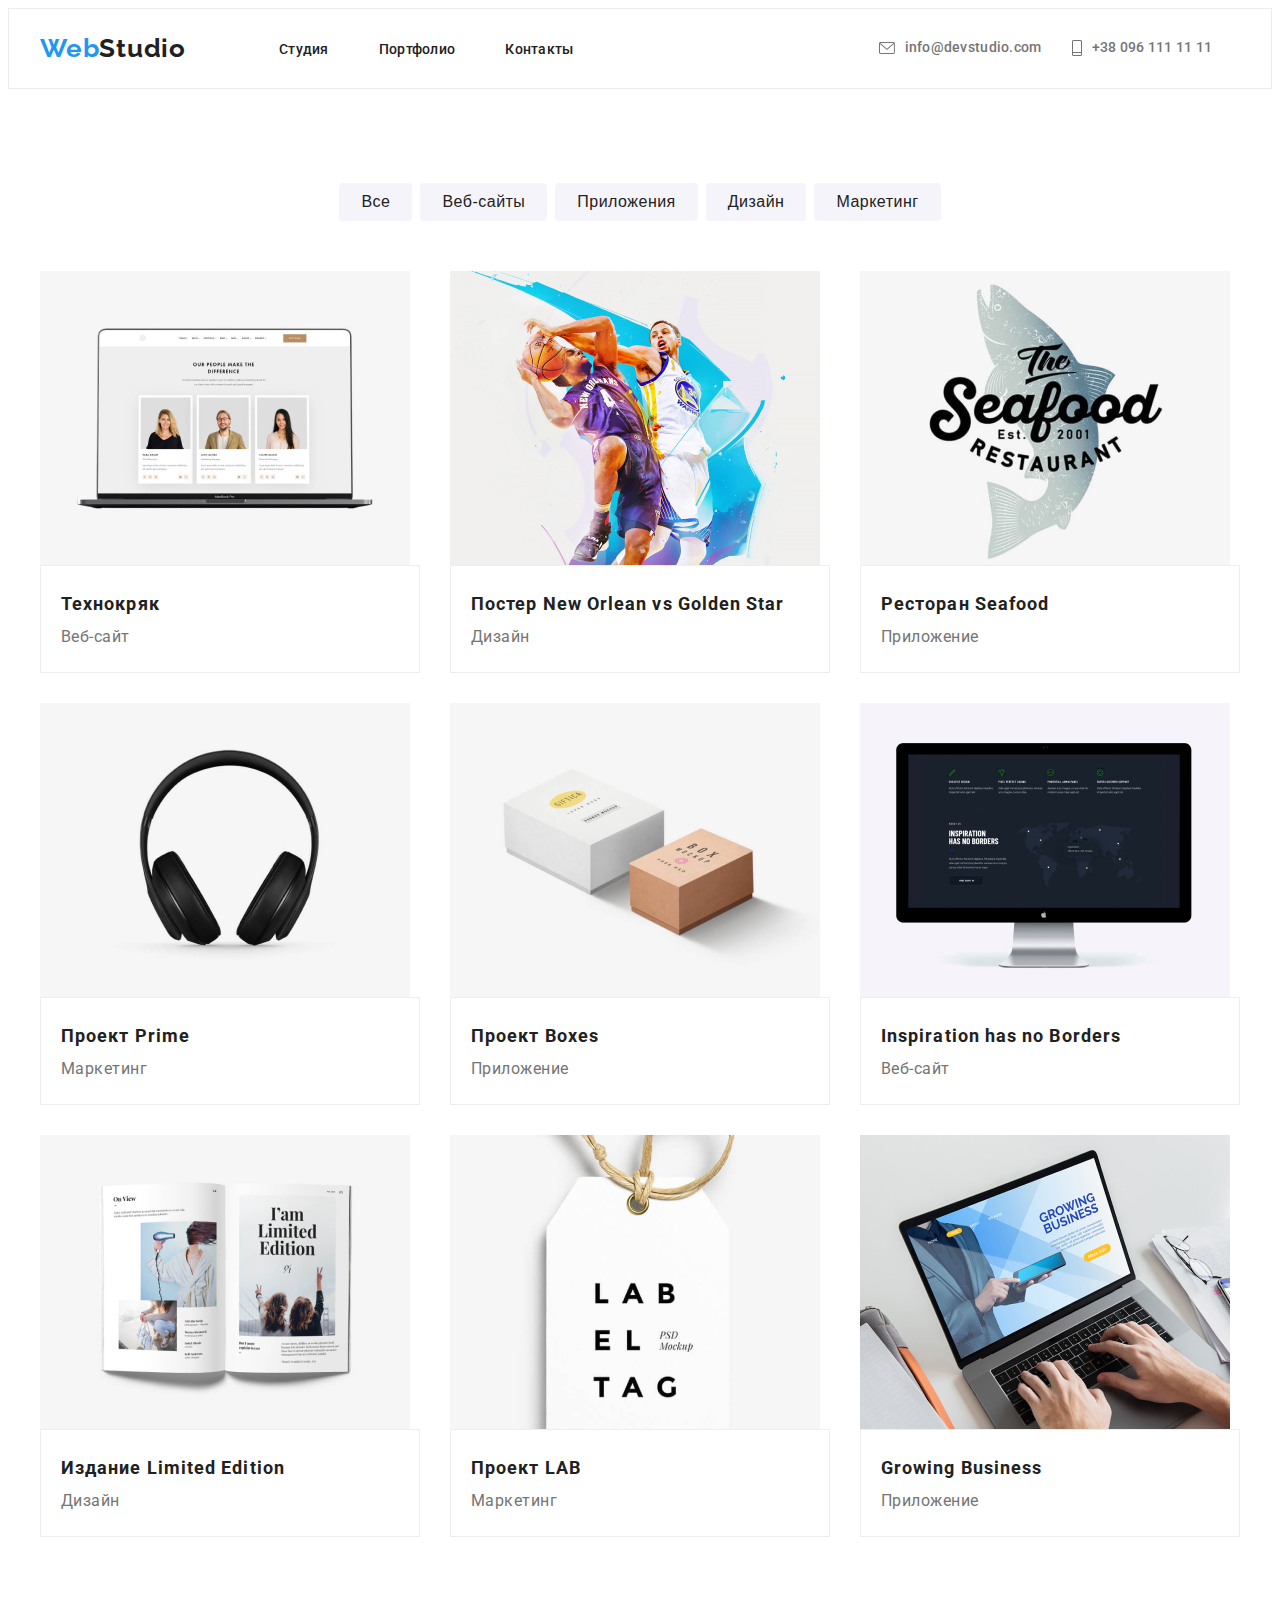
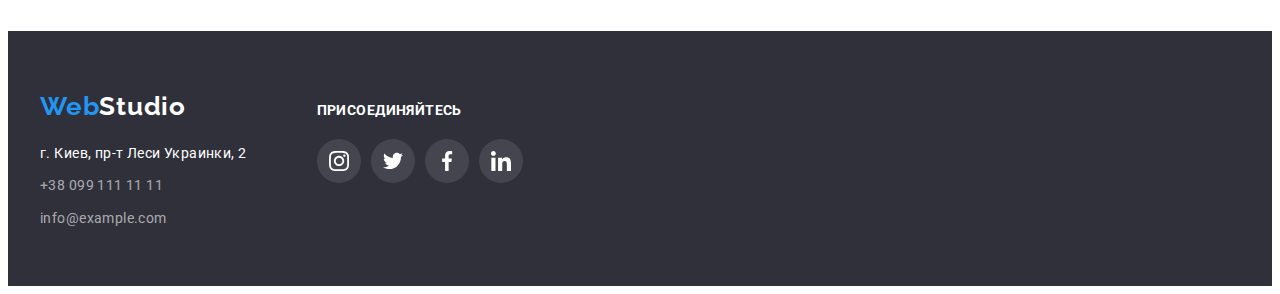
==== portfolio.html @ 661f3e7a "1122" ====
<!DOCTYPE html>
<html lang="ru">
<head>
    <meta charset="UTF-8">
    <meta http-equiv="X-UA-Compatible" content="IE=edge">
    <meta name="viewport" content="width=device-width, initial-scale=1.0">
            <title>Portfolio</title>
<!-- ===================шрифты================== -->
<link rel="preconnect" href="https://fonts.gstatic.com">
<link href="https://fonts.googleapis.com/css2?family=Raleway:wght@700&family=Roboto:wght@400;500;700;900&display=swap"
    rel="stylesheet">
<!-- ===================шрифты end================== -->
<!-- ===========normalize=============== -->
<link rel="stylesheet" href="https://cdnjs.cloudflare.com/ajax/libs/modern-normalize/1.0.0/modern-normalize.min.css"
        integrity="sha512-ISS7cAi1PEhQ8jnbJpJZMd29NlhNj4AWYyLOSp2CE/CsHxTCu+r+t0D2yoJudVrd0/8fTVPUVDzY5Tvli75u/g=="
        crossorigin="anonymous" />
<!-- ==========normalize end================ -->
<!-- =====================animation========================== -->
<link rel="stylesheet" href="https://cdnjs.cloudflare.com/ajax/libs/animate.css/4.1.1/animate.min.css" />
<!-- =====================animation========================== -->
<link rel="stylesheet" href="./css/styles.css" />
<!-- =====================animation end========================== -->
</head>
<body class="bdy">
                    <!-- GOLOVA -->
    <header class="header">
        <div class="container">
            <nav class="navigation">
                <a class="logo link" href="./">Web<span class="logo-head">Studio</span></a>
                <ul class="navigation-list list">
                    <li class="navigation-item">
                        <a class="navigation-link link" href="">Студия</a>
                    </li>
                    <li class="navigation-item">
                        <a class="navigation-link link" href="./portfolio.html">Портфолио</a>
                    </li>
                    <li class="navigation-item">
                        <a class="navigation-link link" href="">Контакты</a>
                    </li>
                </ul>
            </nav>
    
            <ul class="kontact list">
                <li class="nav-kontakt-item">
                    <a class="kontact-link link" href="">
                        <svg width="16" height="12" class="nav-icon">
                            <use href="./images/sprite.svg#icon-envelope-hover"></use>
                        </svg>
                        info@devstudio.com</a>
                </li>
                <li class="nav-kontakt-item">
                    <a class="kontact-link link" href="">
                        <svg width="10" height="16" class="nav-icon">
                            <use href="./images/sprite.svg#icon-Vector"></use>
                        </svg>
                        +38 096 111 11 11
                    </a>
                </li>
            </ul>
    
        </div>
    </header>
                <!-- END GOLOVA  -->
<main class="main">
    <section class="portfolio">
        <div class="container">
            <ul class="list filter-list">
                <li class="filter-item">
                    <button class="filter-btn">Все</button>
                </li>
                <li class="filter-item">
                    <button class="filter-btn">Веб-сайты</button>
                </li>
                <li class="filter-item">
                    <button class="filter-btn">Приложения</button>
                </li>
                <li class="filter-item">
                    <button class="filter-btn">Дизайн</button>
                </li>
                <li class="filter-item">
                    <button class="filter-btn">Маркетинг</button>
                </li>
            </ul>
            
            <ul class="list work-list">
                <li class="projects-elm">
                    <a href="" class="projects-elm-link link">
                    <div class="img-overlay-tog">
                    <img class="projects-img" src="./works/laptop.jpg" alt="laptop" width="370" height="294">
                    <p class="overlay">
                        Технокряк это современная площадка распространения коронавируса. Компании используют эту платформу для цифрового
                        шпионажа и атак на защищённые сервера конкурентов.
                    </p>
                    </div>
                    <div class="work-list-content-wrapper">
                        <p class="projects-name">Технокряк</p>
                        <p class="projects-type">Веб-сайт</p>
                    </div>
                    </a>
                </li>
                <li class="projects-elm">
                    <a href="" class="projects-elm-link link">
                    <div class="img-overlay-tog">
                    <img src="./works/basket.jpg" alt="basket" width="370" height="294">
                    <p class="overlay">
                        Технокряк это современная площадка распространения коронавируса. Компании используют эту платформу для цифрового
                        шпионажа и атак на защищённые сервера конкурентов.
                    </p>
                    </div>
                    <div class="work-list-content-wrapper">
                    <p class="projects-name">Постер New Orlean vs Golden Star</p>
                    <p class="projects-type">Дизайн</p>
                    </div>
                    </a>
                </li>
                <li class="projects-elm">
                    <a href="" class="projects-elm-link link">
                    <div class="img-overlay-tog">
                    <img src="./works/fish.jpg" alt="fish" width="370" height="294">
                    <p class="overlay">
                        Технокряк это современная площадка распространения коронавируса. Компании используют эту платформу для цифрового
                        шпионажа и атак на защищённые сервера конкурентов.
                    </p>
                    </div>
                    <div class="work-list-content-wrapper">
                    <p class="projects-name">Ресторан Seafood</p>
                    <p class="projects-type">Приложение</p>
                    </div>
                    </a>
                </li>
                <li class="projects-elm">
                    <a href="" class="projects-elm-link link">
                    <div class="img-overlay-tog">
                    <img src="./works/naushniki.jpg" alt="naushniki" width="370" height="294">
                    <p class="overlay">
                        Технокряк это современная площадка распространения коронавируса. Компании используют эту платформу для цифрового
                        шпионажа и атак на защищённые сервера конкурентов.
                    </p>
                    </div>
                    <div class="work-list-content-wrapper">
                    <p class="projects-name">Проект Prime</p>
                    <p class="projects-type">Маркетинг</p>
                    </div>
                    </a>
                </li>
                <li class="projects-elm">
                    <a href="" class="projects-elm-link link">
                    <div class="img-overlay-tog">
                    <img src="./works/korobki.jpg" alt="korobki" width="370" height="294">
                    <p class="overlay">
                        Технокряк это современная площадка распространения коронавируса. Компании используют эту платформу для цифрового
                        шпионажа и атак на защищённые сервера конкурентов.
                    </p>
                    </div>
                    <div class="work-list-content-wrapper">
                    <p class="projects-name">Проект Boxes</p>
                    <p class="projects-type">Приложение</p>
                    </div>
                    </a>
                </li>
                <li class="projects-elm">
                    <a href="" class="projects-elm-link link">
                    <div class="img-overlay-tog">
                    <img src="./works/monitor.jpg" alt="monitor" width="370" height="294">
                    <p class="overlay">
                        Технокряк это современная площадка распространения коронавируса. Компании используют эту платформу для цифрового
                        шпионажа и атак на защищённые сервера конкурентов.
                    </p>
                    </div>
                    <div class="work-list-content-wrapper">
                    <p class="projects-name">Inspiration has no Borders</p>
                    <p class="projects-type">Веб-сайт</p>
                    </div>
                    </a>
                </li>
                <li class="projects-elm">
                    <a href="" class="projects-elm-link link">
                    <div class="img-overlay-tog">
                    <img src="./works/book.jpg" alt="book" width="370" height="294">
                    <p class="overlay">
                        Технокряк это современная площадка распространения коронавируса. Компании используют эту платформу для цифрового
                        шпионажа и атак на защищённые сервера конкурентов.
                    </p>
                    </div>
                    <div class="work-list-content-wrapper">
                    <p class="projects-name">Издание Limited Edition</p>
                    <p class="projects-type">Дизайн</p>
                    </div>
                    </a>
                </li>
                <li class="projects-elm">
                    <a href="" class="projects-elm-link link">
                    <div class="img-overlay-tog">
                    <img src="./works/brelok.jpg" alt="brelok" width="370" height="294">
                    <p class="overlay">
                        Технокряк это современная площадка распространения коронавируса. Компании используют эту платформу для цифрового
                        шпионажа и атак на защищённые сервера конкурентов.
                    </p>
                    </div>
                    <div class="work-list-content-wrapper">
                    <p class="projects-name">Проект LAB</p>
                    <p class="projects-type">Маркетинг</p>
                    </div>
                    </a>
                </li>
                <li class="projects-elm">
                    <a href="" class="projects-elm-link link">
                    <div class="img-overlay-tog">
                    <img src="./works/laptopruki.jpg" alt="laptopruki" width="370" height="294">
                    <p class="overlay">
                        Технокряк это современная площадка распространения коронавируса. Компании используют эту платформу для цифрового
                        шпионажа и атак на защищённые сервера конкурентов.
                    </p>
                    </div>
                    <div class="work-list-content-wrapper">
                    <p class="projects-name">Growing Business</p>
                    <p class="projects-type">Приложение</p>
                    </div>
                    </a>
                </li>
            </ul>
        </div>
    </section>
</main>
                            <!-- PODVAL -->
    <footer class="footer">
        <div class="container fut-all">
            <div class="com-blok">
                <a class="logo link" href="./">Web<span class="logo-fut">Studio</span></a>
                <ul class="footer-list list">
                    <li class="footer-elements">
                        <p class="footer-adress">г. Киев, пр-т Леси Украинки, 2</p>
                    </li>
                    <li class="footer-elements">
                        <a class="footer-comun link" href="">+38 099 111 11 11</a>
                    </li>
                    <li class="footer-elements">
                        <a class="footer-comun link" href="">info@example.com</a>
                    </li>
                </ul>
            </div>
            <div class="fut-social">
                <h3 class="fut-soc-head">ПРИСОЕДИНЯЙТЕСЬ</h3>
                <ul class=" fut-social-list social-list list ">
                    <li class="social-list-item">
                        <a href="" class=" fut-social-list-link social-list-link link">
                            <svg class=" fut-social-list-icon social-list-icon">
                                <use href="./images/sprite.svg#icon-instagram-2"></use>
                            </svg>
                        </a>
                    </li>
                    <li class="social-list-item">
                        <a href="" class=" fut-social-list-link social-list-link link">
                            <svg class="fut-social-list-icon social-list-icon">
                                <use href="./images/sprite.svg#icon-twitter-1"></use>
                            </svg>
                        </a>
                    </li>
                    <li class="social-list-item">
                        <a href="" class=" fut-social-list-link social-list-link link">
                            <svg class=" fut-social-list-icon social-list-icon">
                                <use href="./images/sprite.svg#icon-facebook-1"></use>
                            </svg>
                        </a>
                    </li>
                    <li class="social-list-item">
                        <a href="" class=" fut-social-list-link social-list-link link">
                            <svg class=" fut-social-list-icon social-list-icon">
                                <use href="./images/sprite.svg#icon-linkedin-1"></use>
                            </svg>
                        </a>
                    </li>
                </ul>
            </div>
        </div>
    </footer>
</body>
</html>
---- css/styles.css ----
:root {
  --main-font: "Roboto", sans-serif;
  --secondary-font: "Raleway", sans-serif;
  --main-color: #212121; /* */
  --secondary-color: #757575; /* */
  --accent-color: #2196f3; /* color pri navedenii*/
  --bd-color-pri: #ffffff; /* bagcround color priority*/
  --bd-color-sec: #2f303a; /* bagcround color secondary*/
  --section-pt: 94px; /* padding top for sect*/
  --section-pb: 94px; /* padding bot for sect*/
  --main-anim: color 250ms cubic-bezier(0.4, 0, 0.2, 1);
}
/* дефолт настр */
body {
  font-family: var(--main-font);
}

h1,
h2,
h3,
h4,
h5,
h6,
p {
  margin: 0;
}

ul,
ol {
  margin: 0;
  padding: 0;
}

img {
  display: block;
}

.link {
  text-decoration: none;
}

.list {
  list-style: none;
}

.visually-hidden {
  position: absolute !important;
  clip: rect(1px 1px 1px 1px); /* IE6, IE7 */
  clip: rect(1px, 1px, 1px, 1px);
  padding: 0 !important;
  border: 0 !important;
  height: 1px !important;
  width: 1px !important;
  overflow: hidden;
}
/* енд дефолт наст */

.container {
  width: 1200px;
  margin: 0 auto;
  padding-left: 15px;
  padding-right: 15px;
  text-align: center;
}
/* задавало отступи для секций */
/* .section {
  padding-top: 94px;
  padding-bottom: 94px;
} */

/* ===================================== COMPONENTS ========================= */

.modal-btn {
  font-weight: 700;
  font-size: 16px;
  line-height: 1.87;
  letter-spacing: 0.06em;
  cursor: pointer;

  color: #ffffff;
  padding: 10px 32px;
  background-color: #2196f3;
  min-width: 200;
  border-radius: 4px;
}

.modal-btn:hover,
.modal-btn:focus {
  background-color: var(--accent-color);
  color: #ffffff;
}

/* .vibor-nav {
  font-weight: 500;
  font-size: 14px;
  line-height: 1.14;
  letter-spacing: 0.02em;
  color: var(--accent-color);
} */

.focus-page {
  color: #2196f3;
}
/* ========= SOCIAL LIST========== */
.social-list {
  display: flex;
  align-items: center;
}
.social-list-item:not(:last-child) {
  margin-right: 10px;
}

.social-list-link:hover,
.social-list-link:focus {
  background-color: var(--accent-color);
}

.social-list-link:hover .social-list-icon,
.social-list-link:focus .social-list-icon {
  fill: #ffffff;
}

.social-list-link {
  display: flex;
  justify-content: center;
  align-items: center;
  width: 44px;
  height: 44px;
  border-radius: 50%;
  background-color: #ffffff;

  transition: background-color 250ms cubic-bezier(0.4, 0, 0.2, 1);
}

.social-list-icon {
  width: 20px;
  height: 20px;
  fill: #afb1b8;
  transition: fill 250ms cubic-bezier(0.4, 0, 0.2, 1);
}

/* ========= END SOCIAL LIST========== */

/* =============================== END COMPONENTS ===================== */

/* =============================== HEADER =============================== */
.main {
  background-color: var(--bd-color-pri);
}

.header .container {
  display: flex;
  align-items: center;
}

.header {
  background-color: #ffffff;
  padding-top: 24px;
  padding-bottom: 24px;
  border: 1px solid #ececec;
}

.navigation {
  display: flex;
  align-items: center;
}

.logo {
  font-family: var(--secondary-font);
  font-weight: 700;
  font-size: 26px;
  line-height: 1.19;
  letter-spacing: 0.03em;
  color: #2196f3;
  margin-right: 93px;
}

.logo-head {
  color: #212121;
}

.logo-fut {
  color: #ffffff;
}

.navigation-list {
  display: flex;
  align-items: center;
}

.navigation-link {
  font-weight: 500;
  font-size: 14px;
  line-height: 1.14;
  letter-spacing: 0.02em;
  color: var(--main-color);

  transition: var(--main-anim);
}

.navigation-item:not(:last-child) {
  margin-right: 50px;
}

.navigation-link:hover,
.navigation-link:focus {
  color: var(--accent-color);
}

.kontact {
  display: flex;
  align-items: center;
  padding-left: 305px;
}

/* .nav-kontakt-item {
  display: flex;
} */

.nav-kontakt-item:not(:last-child) {
  margin-right: 30px;
}

.kontact-link {
  transition: var(--main-anim);
}

.nav-icon {
  width: auto;
  height: auto;
  padding-right: 10px;
  fill: var(--secondary-color);
}

.kontact-link:hover .nav-icon,
.kontact-link:focus .nav-icon {
  fill: var(--accent-color);
}

.kontact-link:hover,
.kontact-link:focus {
  color: var(--accent-color);
}

.kontact-link {
  display: flex;
  font-weight: 500;
  font-size: 14px;
  line-height: 1.14;
  letter-spacing: 0.02em;
  color: var(--secondary-color);
}

/* ================================ END HEADER ====================== */

/* ============================= HERO ======================== */
.hero {
  background: url(./img/herophoto.jpg), rgba(47, 48, 58, 0.4);
  width: auto;
  height: 600px;
  padding-top: 200px;
  padding-bottom: 200px;
}
.hero-title {
  /* margin-top: 106px; */
  margin-bottom: 40px;
  text-align: center;
  font-family: var(--main-font);
  font-weight: 900;
  font-size: 44px;
  line-height: 1.36;
  letter-spacing: 0.06em;
  text-transform: uppercase;
  color: #ffffff;
}

/* =================================== END HERO =================== */
/* ==================================== osobenosti ============= */

.features {
  padding-top: var(--section-pt);
  padding-bottom: var(--section-pb);

  font-weight: 400;
  font-size: 18px;
  line-height: 1.67;
  letter-spacing: 0.02em;
  color: #9da4bd;
  background-color: var(--bd-color-pri);
}

.features-logo-item {
  display: flex;
  flex-wrap: wrap;
  justify-content: center;
  align-items: center;
  margin-bottom: 30px;
  width: 270px;
  height: 120px;

  background: #f5f4fa;
  border-radius: 4px;
}

.feat-icon {
  height: 70px;
  width: 70px;
}

.features-list {
  display: flex;
  flex-wrap: wrap;

  margin-left: -30px;
  margin-top: -30px;
}

.features-list-item {
  display: flex;
  flex-wrap: wrap;
  flex-direction: column;
  flex-basis: calc(100% / 4 - 30px);
  margin-left: 30px;
  margin-top: 30px;
  text-align: left;
}

.features-zago {
  font-weight: 700;
  font-size: 14px;
  line-height: 1.14;
  letter-spacing: 0.03em;
  color: var(--main-color);
}

.features-text {
  font-weight: 400;
  font-size: 14px;
  line-height: 1.71;
  letter-spacing: 0.03em;
  color: var(--secondary-color);
  padding-top: 10px;
}
/* ===============================  end osobenosti =================== */
/* ===============================chem zanimaemsia ===================*/
.about {
  padding-bottom: var(--section-pb);
}

.chemzan-list {
  display: flex;
  flex-wrap: wrap;
  margin-left: -30px;
  margin-top: -30px;
}

.title-chemzan {
  font-weight: 700;
  font-size: 36px;
  line-height: 1.16;
  letter-spacing: 0.03em;
  color: var(--main-color);

  margin-bottom: 50px;
}

.chemzan-item {
  flex-basis: calc(100% / 3 - 30px);
  margin-left: 30px;
  margin-top: 30px;
}

/*  ===========================end chem zanimaemsia ===================*/

/* ================================ KOMANDA =========================== */
.team {
  background-color: #f5f4fa;
  padding-top: var(--section-pt);
  padding-bottom: var(--section-pb);
}

.title-team {
  font-weight: 700;
  font-size: 36px;
  line-height: 1.16;
  letter-spacing: 0.03em;
  color: var(--main-color);

  margin-bottom: 50px;
}

.team-list {
  display: flex;
  flex-wrap: wrap;
  margin-left: -30px;
  margin-top: -30px;
}

.team-item {
  flex-basis: calc(100% / 4 - 30px);
  margin-left: 30px;
  margin-top: 30px;
}

.team-list-content-wrapper {
  padding-top: 30px;
  padding-bottom: 30px;
  box-shadow: 0px 1px 3px rgba(0, 0, 0, 0.12), 0px 1px 1px rgba(0, 0, 0, 0.14),
    0px 2px 1px rgba(0, 0, 0, 0.2);
  border-radius: 0px 0px 4px 4px;
  background: #ffffff;
}

.team-person {
  font-weight: 500;
  font-size: 16px;
  line-height: 1.18;
  letter-spacing: 0.03em;
  color: var(--main-color);

  margin-bottom: 10px;
}

.person-rol {
  font-weight: 400;
  font-size: 16px;
  line-height: 1.18;
  letter-spacing: 0.03em;
  color: var(--secondary-color);
}
.team-list-content-wrapper .social-list {
  display: flex;
  justify-content: center;
  margin-top: 16px;
}
/* =========================END KOMANDA============================= */
/* =======================postoyan klienty============================== */
.reg-cust {
  background-color: var(--bd-color-pri);
  padding-top: var(--section-pt);
  padding-bottom: var(--section-pb);
}

.title-cust {
  font-weight: 700;
  font-size: 36px;
  line-height: 1.16;
  letter-spacing: 0.03em;
  color: var(--main-color);
  margin-bottom: 50px;
}

.cust-list-element:hover,
.cust-list-element:focus {
  border-color: var(--accent-color);
}

.cust-list-element:hover .cust-icon,
.cust-list-element:focus .cust-icon {
  fill: var(--accent-color);
}

/* .cust-icon {
  width: 20px;
  height: 20px;
} */
.cust-list {
  display: flex;
  flex-wrap: nowrap;
}

.cust-list-element {
  display: flex;
  flex-wrap: wrap;
  justify-content: center;
  align-items: center;
  flex-basis: calc(100% / 6 - 30px);
  margin-left: 30px;

  width: 170px;
  height: 90px;
  border: 1px solid #afb1b8;
  box-sizing: border-box;
  border-radius: 4px;
}
/* .cust-list-element {
} */

.cust-icon {
  fill: #afb1b8;
}

/* =========================end post klient======================== */

/* ============================= FUTER ========================= */

.footer {
  background-color: var(--bd-color-sec);
  padding-top: 60px;
  padding-bottom: 55px;
}

.footer .container {
  text-align: left;
}
.fut-all {
  display: flex;
  flex-wrap: wrap;
  align-items: baseline;
}

.footer .logo {
  margin-right: -93px;
  margin-bottom: 20px;
}

.footer-list {
  margin-top: 20px;
}

.footer-elements:not(:last-child) {
  margin-bottom: 9px;
}

.footer-adress {
  font-weight: 400;
  font-size: 14px;
  line-height: 1.71;
  letter-spacing: 0.03em;
  color: #ffffff;
}
.footer-comun {
  font-weight: 400;
  font-size: 14px;
  line-height: 1.71;
  letter-spacing: 0.03em;
  color: rgba(255, 255, 255, 0.6);
}
.fut-social {
  display: flex;
  flex-wrap: wrap;
  flex-direction: column;
  margin-left: 70px;
  margin-right: 70px;
}
.fut-soc-head {
  font-family: var(--main-font);
  font-weight: 700;
  font-size: 14px;
  line-height: 1.14;
  letter-spacing: 0.03em;
  color: var(--bd-color-pri);
}

.fut-social-list {
  padding-top: 20px;
}
.fut-social-list-link {
  background-color: rgba(255, 255, 255, 0.1);
}
.fut-social-list-icon {
  fill: #ffffff;
}

/* ============================ END FUTER ========================= */

/*  ============================= PORTFOLIO PAGE CSS ======================= */
/*  ============================= PORTFOLIO PAGE CSS ======================= */
/*  ============================= PORTFOLIO PAGE CSS ======================= */
/*  ============================= PORTFOLIO PAGE CSS ======================= */

/* ============================== FILTER =========================== */
.portfolio {
  padding-top: var(--section-pt);
  padding-bottom: var(--section-pb);
}

.filter-list {
  display: flex;
  align-items: center;
  justify-content: center;
  margin-bottom: 50px;
}

.filter-item:not(:last-child) {
  margin-right: 8px;
}

.filter-btn {
  font-weight: 500;
  font-size: 16px;
  line-height: 1.62;
  letter-spacing: 0.03em;
  cursor: pointer;
  color: var(--main-color);
  background-color: #f5f4fa;
  border-radius: 4px;
  padding: 6px 22px;
  border: none;
}

.filter-btn:hover,
.filter-btn:focus {
  background-color: var(--accent-color);
  color: #ffffff;
  box-shadow: 0px 3px 1px rgba(0, 0, 0, 0.1), 0px 1px 2px rgba(0, 0, 0, 0.08),
    0px 2px 2px rgba(0, 0, 0, 0.12);
}
/* ================================END FILTER =============================== */
/* ================================== PODELKI ============================== */
.work-list {
  display: flex;
  flex-wrap: wrap;
  margin-left: -30px;
  margin-top: -30px;
}

.work-list-content-wrapper {
  padding-top: 20px;
  padding-bottom: 20px;
  padding-left: 20px;
  padding-right: 20px;
  border: 1px solid #eeeeee;
  text-align: left;
}

.projects-elm {
  flex-basis: calc(100% / 3 - 30px);
  margin-left: 30px;
  margin-top: 30px;
}

.projects-elm:hover {
  box-shadow: 0px 1px 1px rgba(0, 0, 0, 0.12), 0px 4px 4px rgba(0, 0, 0, 0.06),
    1px 4px 6px rgba(0, 0, 0, 0.16);
}

.img-overlay-tog {
  position: relative;
  overflow: hidden;
}

.overlay {
  font-weight: 400;
  font-size: 18px;
  line-height: 1.55;
  letter-spacing: 0.03em;
  color: #ffffff;
  text-align: left;
  height: 100%;

  padding: 24px;
  padding-top: 63px;
  padding-bottom: 63px;

  position: absolute;
  top: 0;
  left: 0;
  background-color: rgba(33, 150, 243, 0.9);
  /* overflow: scroll; */
  transform: translateY(100%);
  transition: 250ms cubic-bezier(0.4, 0, 0.2, 1);
}

.projects-elm-link:hover .overlay,
.projects-elm-link:focus .overlay {
  transform: translateY(0%);
}

.projects-name {
  font-weight: 700;
  font-size: 18px;
  line-height: 2;
  letter-spacing: 0.06em;
  color: var(--main-color);
}

.projects-type {
  font-weight: 400;
  font-size: 16px;
  line-height: 1.87;
  letter-spacing: 0.03em;
  color: var(--secondary-color);
}
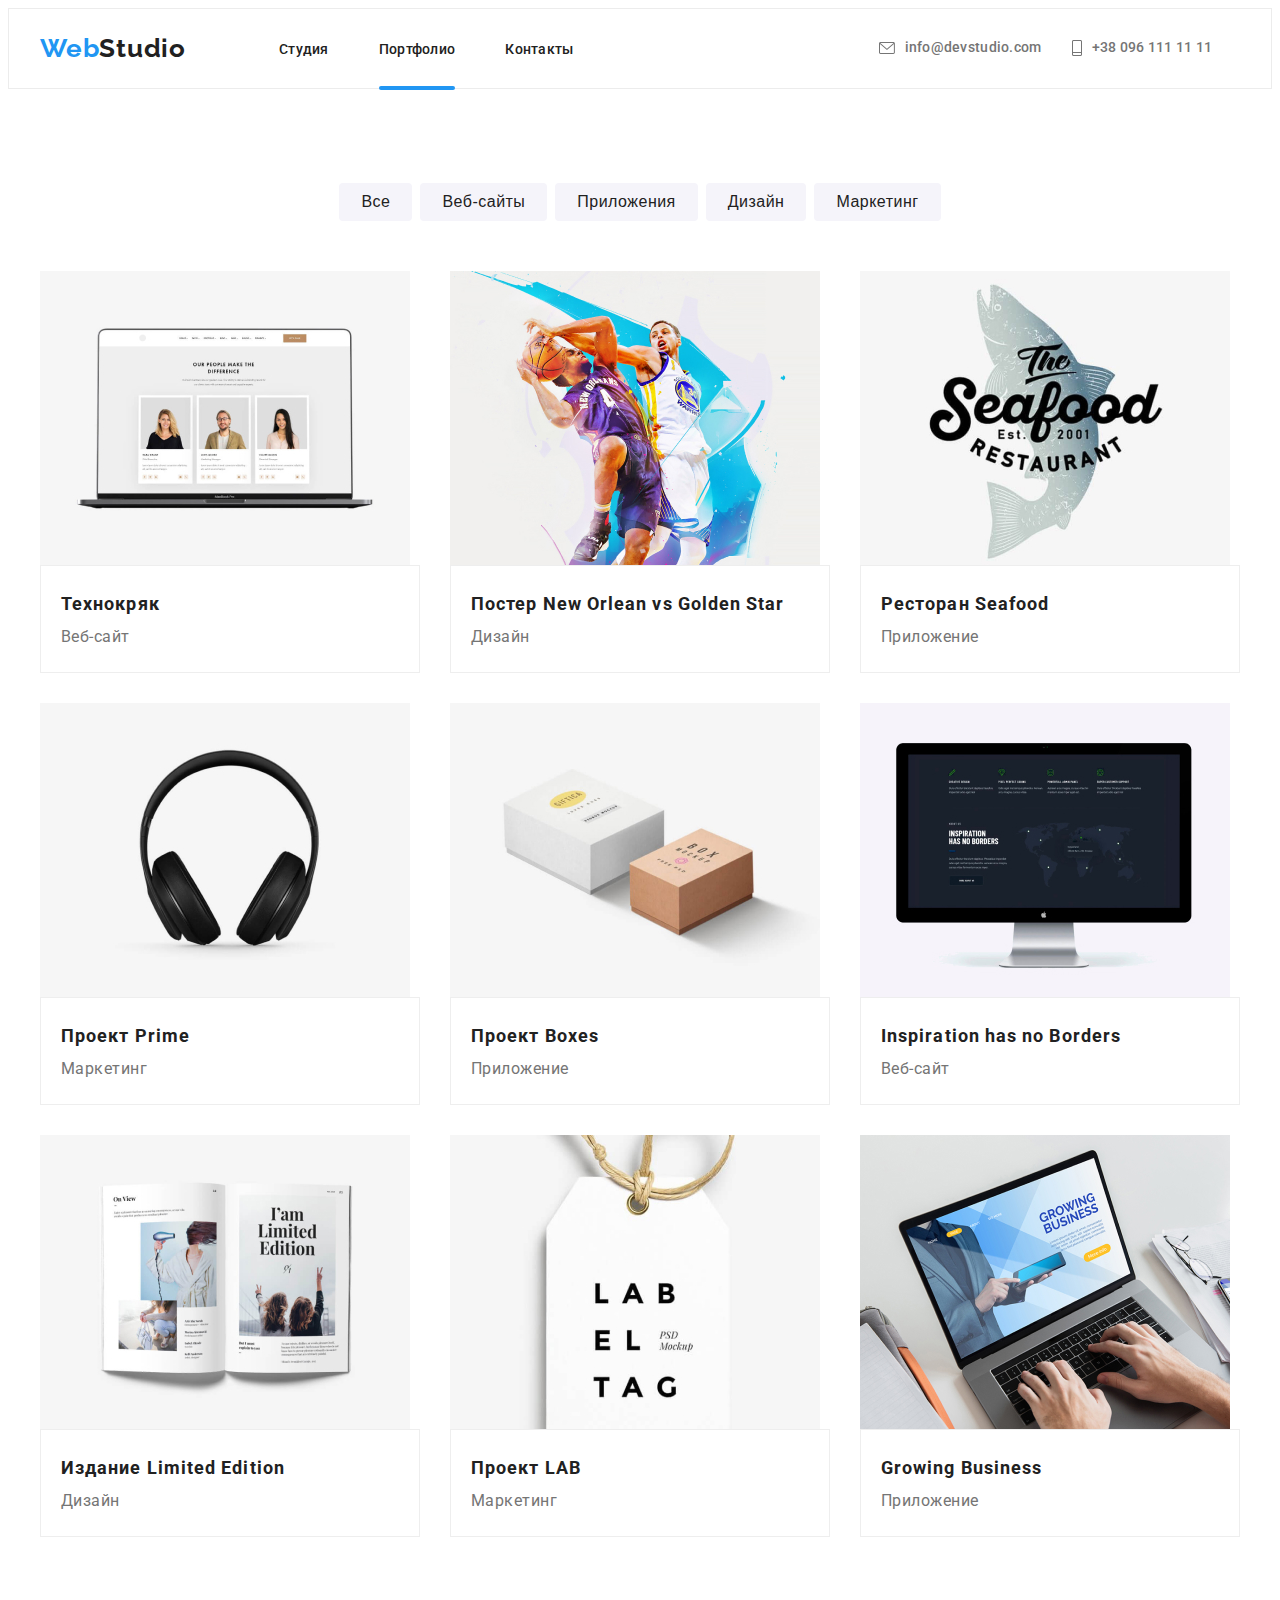
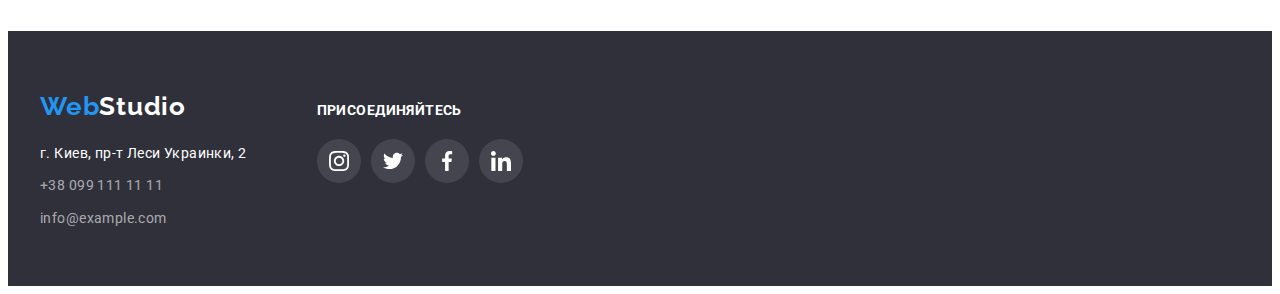
==== commit e63daafd: "finish" ====
--- a/portfolio.html
+++ b/portfolio.html
@@ -32,7 +32,7 @@
                         <a class="navigation-link link" href="">Студия</a>
                     </li>
                     <li class="navigation-item">
-                        <a class="navigation-link link" href="./portfolio.html">Портфолио</a>
+                        <a class="navigation-link foc link" href="./portfolio.html">Портфолио</a>
                     </li>
                     <li class="navigation-item">
                         <a class="navigation-link link" href="">Контакты</a>
--- a/css/styles.css
+++ b/css/styles.css
@@ -98,9 +98,6 @@
   color: var(--accent-color);
 } */
 
-.focus-page {
-  color: #2196f3;
-}
 /* ========= SOCIAL LIST========== */
 .social-list {
   display: flex;
@@ -189,6 +186,10 @@
 }
 
 .navigation-link {
+  display: inline-block;
+  position: relative;
+  text-decoration: none;
+
   font-weight: 500;
   font-size: 14px;
   line-height: 1.14;
@@ -205,6 +206,17 @@
 .navigation-link:hover,
 .navigation-link:focus {
   color: var(--accent-color);
+}
+
+.foc::after {
+  display: block;
+  position: absolute;
+  content: "";
+  height: 4px;
+  width: 100%;
+  background-color: #2196f3;
+  margin-top: 28px;
+  border-radius: 2px;
 }
 
 .kontact {
@@ -368,6 +380,24 @@
   flex-basis: calc(100% / 3 - 30px);
   margin-left: 30px;
   margin-top: 30px;
+  position: relative;
+}
+.text-about {
+  display: flex;
+  justify-content: center;
+  align-items: center;
+
+  font-weight: 700;
+  font-size: 14px;
+  line-height: 1.17;
+  letter-spacing: 0.03em;
+  color: #ffffff;
+  background-color: rgba(47, 48, 58, 0.8);
+
+  position: absolute;
+  bottom: 0%;
+  width: 100%;
+  height: 70px;
 }
 
 /*  ===========================end chem zanimaemsia ===================*/
@@ -482,12 +512,13 @@
   border: 1px solid #afb1b8;
   box-sizing: border-box;
   border-radius: 4px;
-}
-/* .cust-list-element {
-} */
+
+  transition: border-color 250ms cubic-bezier(0.4, 0, 0.2, 1);
+}
 
 .cust-icon {
   fill: #afb1b8;
+  transition: fill 250ms cubic-bezier(0.4, 0, 0.2, 1);
 }
 
 /* =========================end post klient======================== */
@@ -563,6 +594,55 @@
 }
 
 /* ============================ END FUTER ========================= */
+
+/* =============================modal okno=======================================*/
+.backdrop {
+  position: fixed;
+  top: 0;
+  left: 0;
+  width: 100vw;
+  height: 100vh;
+  background: rgba(0, 0, 0, 0.2);
+
+  transition: all 250ms cubic-bezier(0.4, 0, 0.2, 1);
+}
+
+.modal {
+  position: absolute;
+  top: 50%;
+  left: 50%;
+  transform: translate(-50%, -50%);
+  min-width: 528px;
+  min-height: 580px;
+  background-color: #ffffff;
+}
+
+.modal-close-but {
+  position: absolute;
+  top: 8px;
+  right: 8px;
+  width: 30px;
+  height: 30px;
+
+  background: #ffffff;
+  border: 1px solid rgba(0, 0, 0, 0.1);
+  border-radius: 50%;
+
+  display: flex;
+  align-items: center;
+}
+
+.close-icon {
+  width: 30px;
+  height: 30px;
+}
+
+.is-hidden {
+  opacity: 0;
+  visibility: none;
+  pointer-events: none;
+}
+/* =================================modal okno=======================================*/
 
 /*  ============================= PORTFOLIO PAGE CSS ======================= */
 /*  ============================= PORTFOLIO PAGE CSS ======================= */
@@ -597,6 +677,8 @@
   border-radius: 4px;
   padding: 6px 22px;
   border: none;
+  transition: color 250ms cubic-bezier(0.4, 0, 0.2, 1),
+    background-color 250ms cubic-bezier(0.4, 0, 0.2, 1);
 }
 
 .filter-btn:hover,
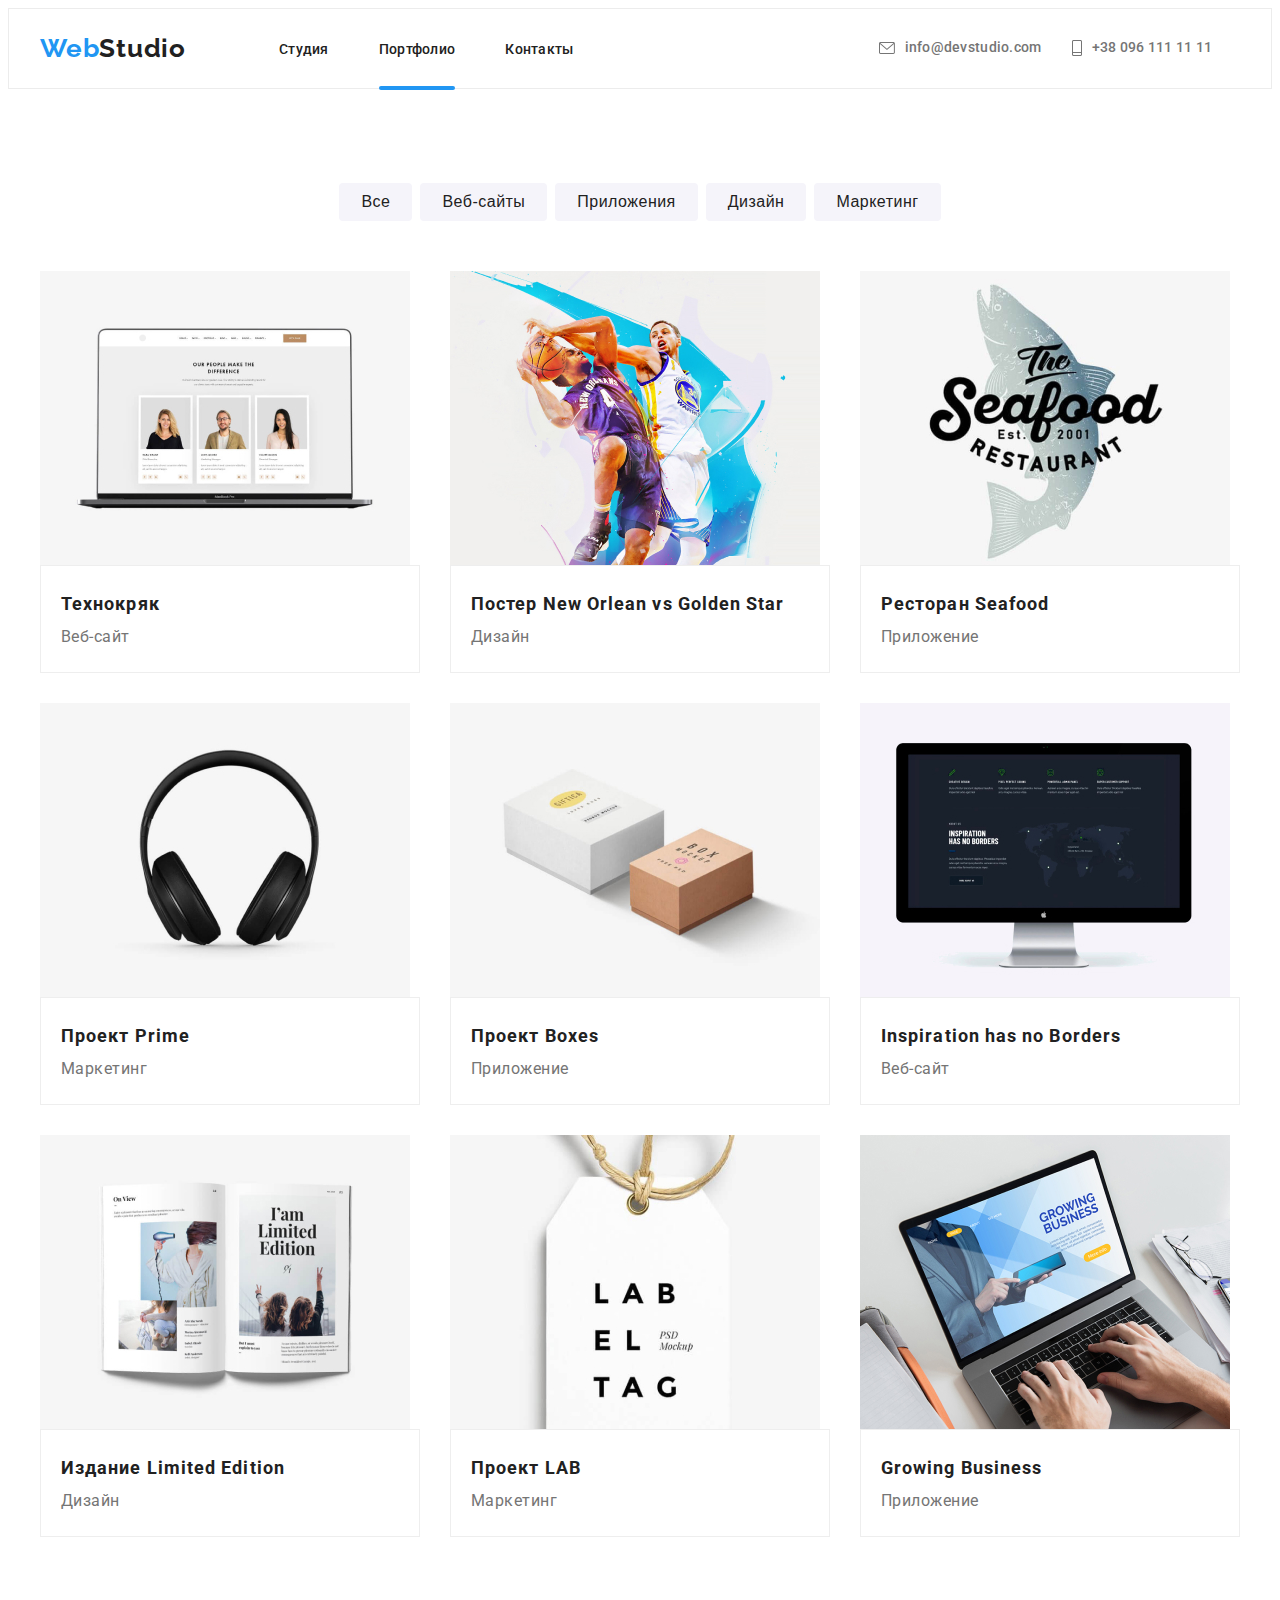
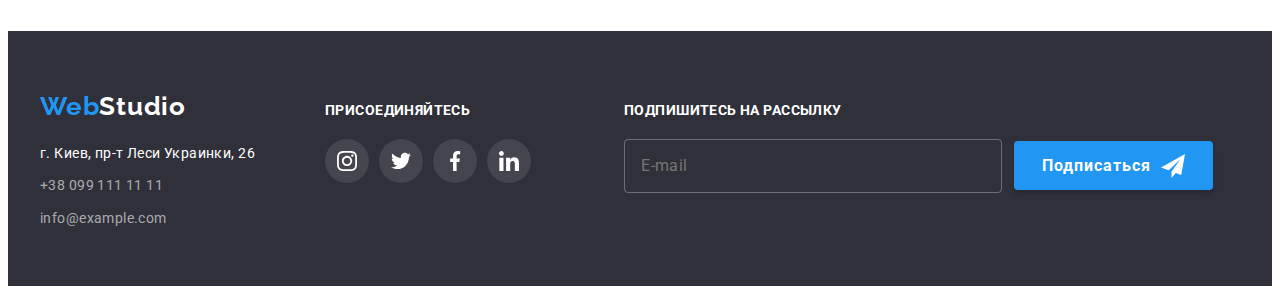
==== commit 408e35b3: "finish" ====
--- a/portfolio.html
+++ b/portfolio.html
@@ -29,7 +29,7 @@
                 <a class="logo link" href="./">Web<span class="logo-head">Studio</span></a>
                 <ul class="navigation-list list">
                     <li class="navigation-item">
-                        <a class="navigation-link link" href="">Студия</a>
+                        <a class="navigation-link link" href="./">Студия</a>
                     </li>
                     <li class="navigation-item">
                         <a class="navigation-link foc link" href="./portfolio.html">Портфолио</a>
@@ -229,7 +229,7 @@
                 <a class="logo link" href="./">Web<span class="logo-fut">Studio</span></a>
                 <ul class="footer-list list">
                     <li class="footer-elements">
-                        <p class="footer-adress">г. Киев, пр-т Леси Украинки, 2</p>
+                        <p class="footer-adress">г. Киев, пр-т Леси Украинки, 26</p>
                     </li>
                     <li class="footer-elements">
                         <a class="footer-comun link" href="">+38 099 111 11 11</a>
@@ -272,6 +272,21 @@
                     </li>
                 </ul>
             </div>
+            <div class="fut-form-blok">
+                <p class="hed-fut-form">ПОДПИШИТЕСЬ НА РАССЫЛКУ</p>
+                <form action="#" class="fut-form" autocomplete="off">
+                    <label class="fut-form-field">
+                        <span class="fut-form-input-wrapper">
+                            <input type="email" name="user-email" class="fut-form-input" placeholder="E-mail" required>
+                        </span>
+                    </label>
+                    <button type="submit" class="fut-form-btn">Подписаться
+                        <svg width="24" height="24" class="fut-form-icon">
+                            <use href="./images/sprite.svg#icon-icon-send"></use>
+                        </svg>
+                    </button>
+                </form>
+            </div>
         </div>
     </footer>
 </body>
--- a/css/styles.css
+++ b/css/styles.css
@@ -8,7 +8,7 @@
   --bd-color-sec: #2f303a; /* bagcround color secondary*/
   --section-pt: 94px; /* padding top for sect*/
   --section-pb: 94px; /* padding bot for sect*/
-  --main-anim: color 250ms cubic-bezier(0.4, 0, 0.2, 1);
+  --main-anim: color 250ms cubic-bezier(0.4, 0, 0.2, 1); /*animation default */
 }
 /* дефолт настр */
 body {
@@ -267,14 +267,14 @@
 
 /* ============================= HERO ======================== */
 .hero {
-  background: url(./img/herophoto.jpg), rgba(47, 48, 58, 0.4);
+  background: url(./img/herophoto.jpg);
+  background-color: rgba(47, 48, 58, 0.4);
   width: auto;
   height: 600px;
   padding-top: 200px;
   padding-bottom: 200px;
 }
 .hero-title {
-  /* margin-top: 106px; */
   margin-bottom: 40px;
   text-align: center;
   font-family: var(--main-font);
@@ -536,7 +536,7 @@
 }
 .fut-all {
   display: flex;
-  flex-wrap: wrap;
+  flex-wrap: nowrap;
   align-items: baseline;
 }
 
@@ -572,7 +572,6 @@
   flex-wrap: wrap;
   flex-direction: column;
   margin-left: 70px;
-  margin-right: 70px;
 }
 .fut-soc-head {
   font-family: var(--main-font);
@@ -593,6 +592,81 @@
   fill: #ffffff;
 }
 
+.fut-form-blok {
+  display: flex;
+  flex-direction: column;
+  margin-left: 93px;
+}
+
+.hed-fut-form {
+  font-family: var(--main-font);
+  font-weight: 700;
+  font-size: 14px;
+  line-height: 1.14;
+  letter-spacing: 0.03em;
+  color: #ffffff;
+}
+
+.fut-form {
+  display: flex;
+  align-items: center;
+  margin-top: 20px;
+}
+.fut-form-field {
+  margin-right: 12px;
+}
+
+/* .fut-form-input-wrapper {
+} */
+
+.fut-form-input {
+  font-family: var(--main-font);
+  font-weight: 400;
+  font-size: 16px;
+  line-height: 1.25;
+  letter-spacing: 0.03em;
+  color: rgba(255, 255, 255, 0.6);
+
+  width: 358px;
+  height: 50px;
+  border: 1px solid rgba(255, 255, 255, 0.3);
+  background-color: transparent;
+  border-radius: 4px;
+  padding-left: 16px;
+  transition: border-color 250ms cubic-bezier(0.4, 0, 0.2, 1);
+}
+
+.fut-form-btn {
+  display: flex;
+  align-items: center;
+  align-self: center;
+
+  font-family: var(--main-font);
+  font-weight: 700;
+  font-size: 16px;
+  line-height: 1.87;
+  letter-spacing: 0.06em;
+  cursor: pointer;
+
+  padding: 10px 28px;
+  color: #ffffff;
+  background-color: #2196f3;
+  width: 200;
+  border-radius: 4px;
+  border: var(--accent-color);
+  box-shadow: 0px 4px 4px rgba(0, 0, 0, 0.15);
+}
+
+.modal-form-btn:hover,
+.modal-form-btn:focus {
+  background-color: var(--accent-color);
+  color: #ffffff;
+}
+
+.fut-form-icon {
+  margin-left: 10px;
+  fill: #ffffff;
+}
 /* ============================ END FUTER ========================= */
 
 /* =============================modal okno=======================================*/
@@ -615,6 +689,9 @@
   min-width: 528px;
   min-height: 580px;
   background-color: #ffffff;
+  box-shadow: 0px 1px 3px rgb(0 0 0 / 12%), 0px 1px 1px rgb(0 0 0 / 14%),
+    0px 2px 1px rgb(0 0 0 / 20%);
+  border-radius: 4px;
 }
 
 .modal-close-but {
@@ -627,9 +704,15 @@
   background: #ffffff;
   border: 1px solid rgba(0, 0, 0, 0.1);
   border-radius: 50%;
-
-  display: flex;
-  align-items: center;
+  transition: fill 250ms cubic-bezier(0.4, 0, 0.2, 1);
+
+  display: flex;
+  align-items: center;
+}
+
+.modal-close-but:hover,
+.modal-close-but:focus {
+  fill: var(--accent-color);
 }
 
 .close-icon {
@@ -642,6 +725,158 @@
   visibility: none;
   pointer-events: none;
 }
+
+.modal-form {
+  display: flex;
+  flex-direction: column;
+  margin: 40px;
+}
+
+.form-head {
+  text-align: center;
+
+  font-weight: 700;
+  font-size: 20px;
+  line-height: 1.15;
+  letter-spacing: 0.03em;
+  color: #212121;
+}
+
+.modal-form-field {
+  margin-top: 10px;
+
+  font-weight: 400;
+  font-size: 12px;
+  line-height: 1.16;
+  letter-spacing: 0.01em;
+  color: #757575;
+}
+
+.modal-form-input-wrapper {
+  position: relative;
+}
+
+.modal-form-input {
+  width: 100%;
+  height: 40px;
+  border: 1px solid rgba(33, 33, 33, 0.2);
+  border-radius: 4px;
+  padding-left: 42px;
+  transition: border-color 250ms cubic-bezier(0.4, 0, 0.2, 1);
+}
+
+.modal-form-input:focus {
+  outline: none;
+  border: 1px solid #2196f3;
+}
+
+.modal-form-input-wrapper {
+  display: block;
+  margin-top: 4px;
+}
+
+.modal-form-icon {
+  position: absolute;
+  top: 50%;
+  left: 12px;
+  transform: translateY(-50%);
+  display: block;
+
+  transition: fill 250ms cubic-bezier(0.4, 0, 0.2, 1);
+}
+
+.modal-form-input:focus + .modal-form-icon {
+  fill: var(--accent-color);
+}
+
+.modal-form-message {
+  width: 100%;
+  height: 122px;
+  border: 1px solid rgba(33, 33, 33, 0.2);
+  border-radius: 4px;
+  padding: 12px 16px;
+  resize: none;
+  transition: border-color 250ms cubic-bezier(0.4, 0, 0.2, 1);
+}
+
+.modal-form-message::placeholder {
+  font-weight: 400;
+  font-size: 12px;
+  line-height: 1.16;
+  letter-spacing: 0.01em;
+  font: var(--main-font);
+  color: rgba(117, 117, 117, 0.5);
+}
+
+.modal-form-message:focus {
+  outline: none;
+  border: 1px solid #2196f3;
+}
+
+.modal-form-check-desc {
+  margin-bottom: 30px;
+  font-size: 14px;
+  line-height: 1.7;
+  letter-spacing: 0.03em;
+  color: #757575;
+
+  display: flex;
+  align-items: center;
+  justify-content: center;
+
+  margin-top: 20px;
+}
+
+.modal-form-check-desc::before {
+  content: "";
+  margin-right: 8px;
+  display: block;
+  width: 16px;
+  height: 16px;
+  border: 2px solid #212121;
+  background: #ffffff;
+  border-radius: 4px;
+  cursor: pointer;
+  transition: background-color 250ms cubic-bezier(0.4, 0, 0.2, 1);
+}
+
+.modal-form-term:checked + .modal-form-check-desc::before {
+  background-image: url(../images/galka.svg);
+  background-position: center;
+  background-color: var(--accent-color);
+  background-repeat: no-repeat;
+  border: var(--accent-color);
+}
+
+/* .modal-form-term:focus + .modal-form-check-desc::before {
+  background-image: url(../images/galka.svg);
+  background-position: center;
+  background-color: var(--accent-color);
+  background-repeat: no-repeat;
+  border: var(--accent-color);
+} */
+
+.modal-form-btn {
+  align-self: center;
+  font-weight: 700;
+  font-size: 16px;
+  line-height: 1.87;
+  letter-spacing: 0.06em;
+  cursor: pointer;
+
+  color: #ffffff;
+  padding: 10px 55px;
+  background-color: #2196f3;
+  min-width: 200;
+  border-radius: 4px;
+}
+
+.modal-form-btn:hover,
+.modal-form-btn:focus {
+  background-color: var(--accent-color);
+  color: #ffffff;
+}
+
 /* =================================modal okno=======================================*/
 
 /*  ============================= PORTFOLIO PAGE CSS ======================= */
